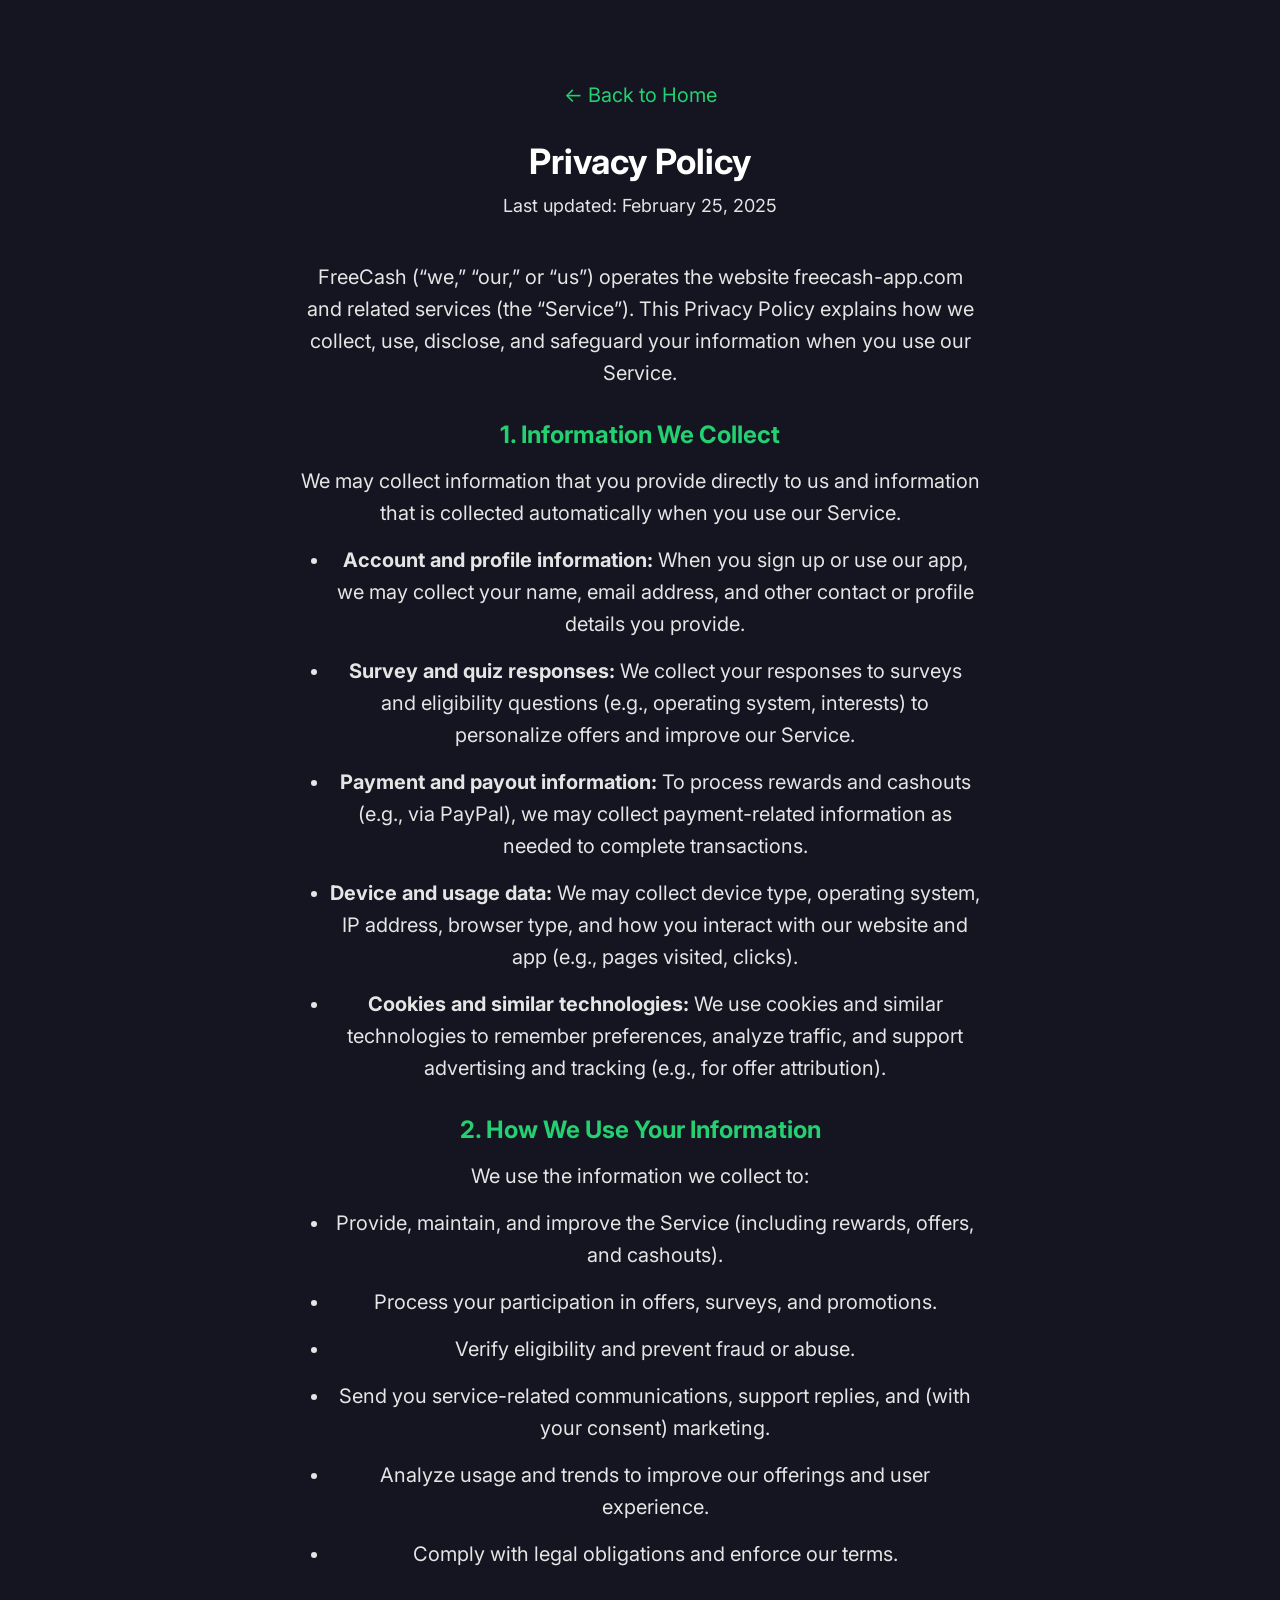
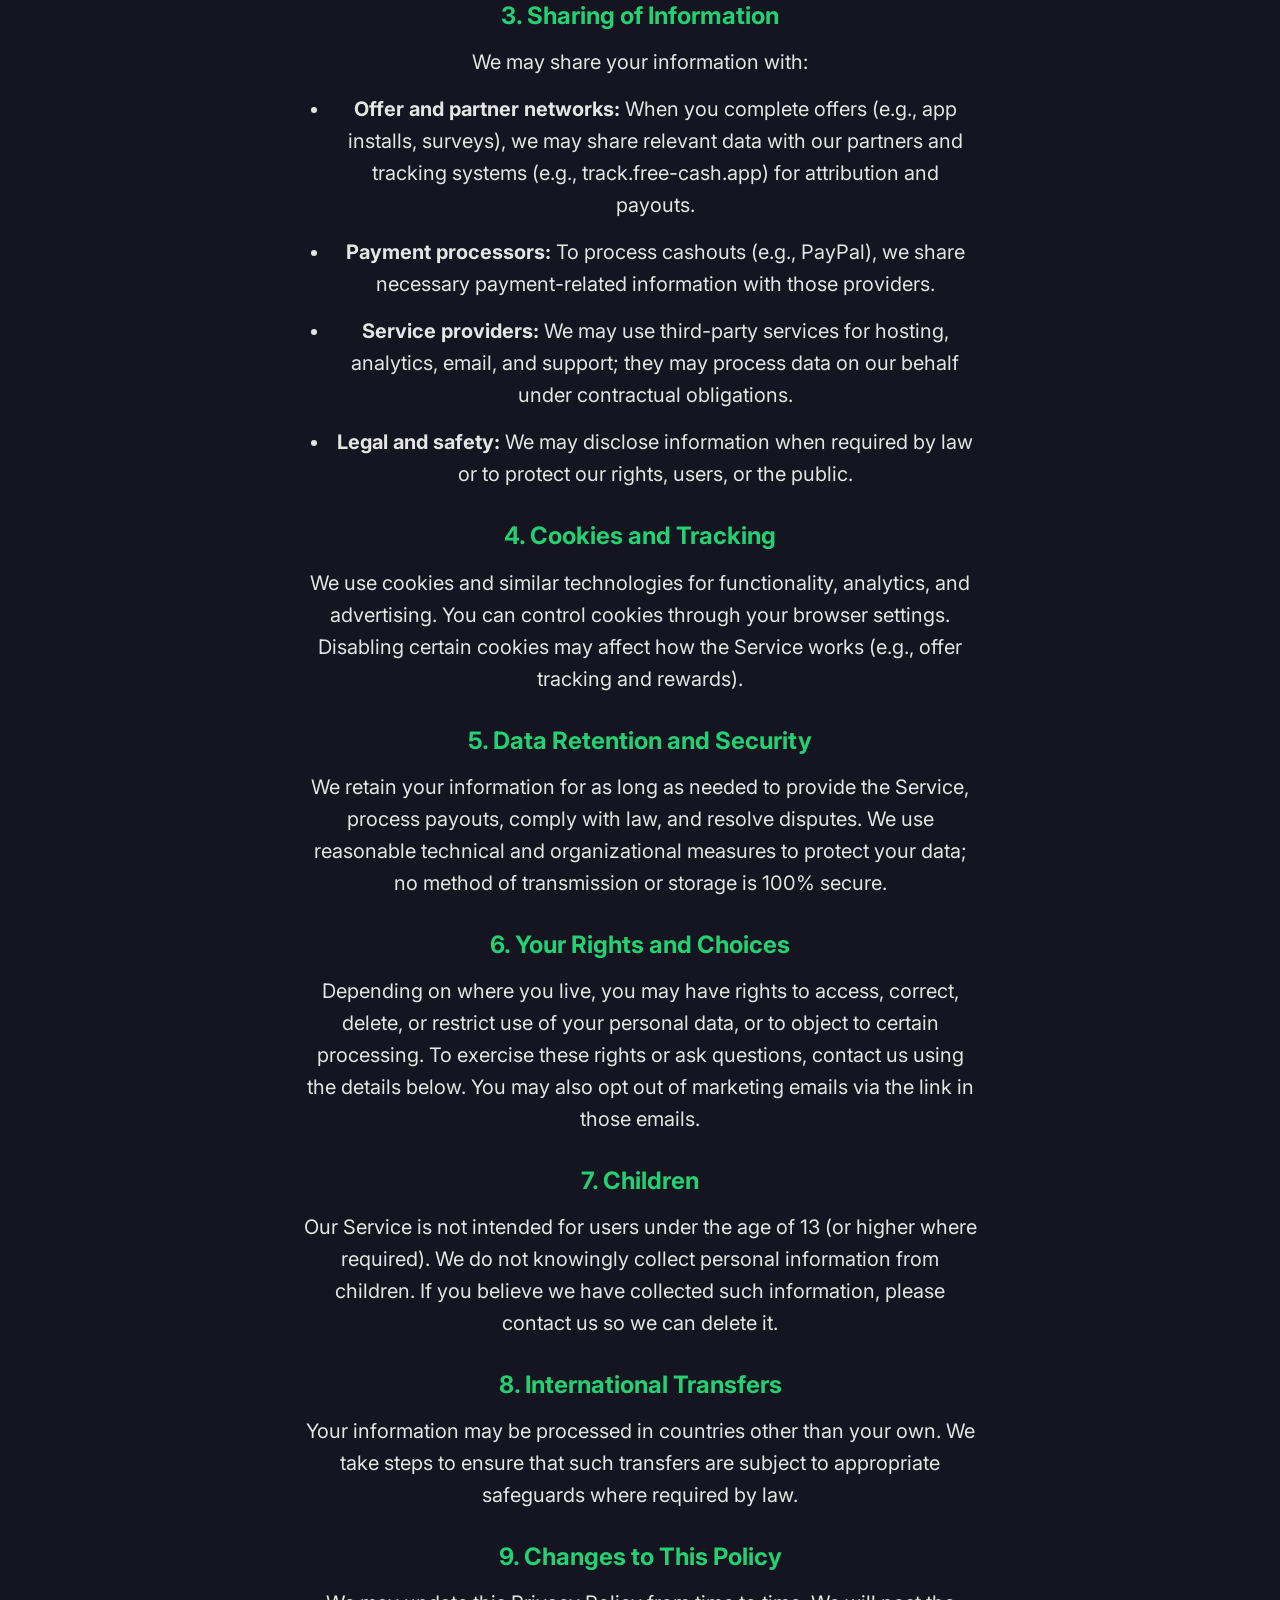
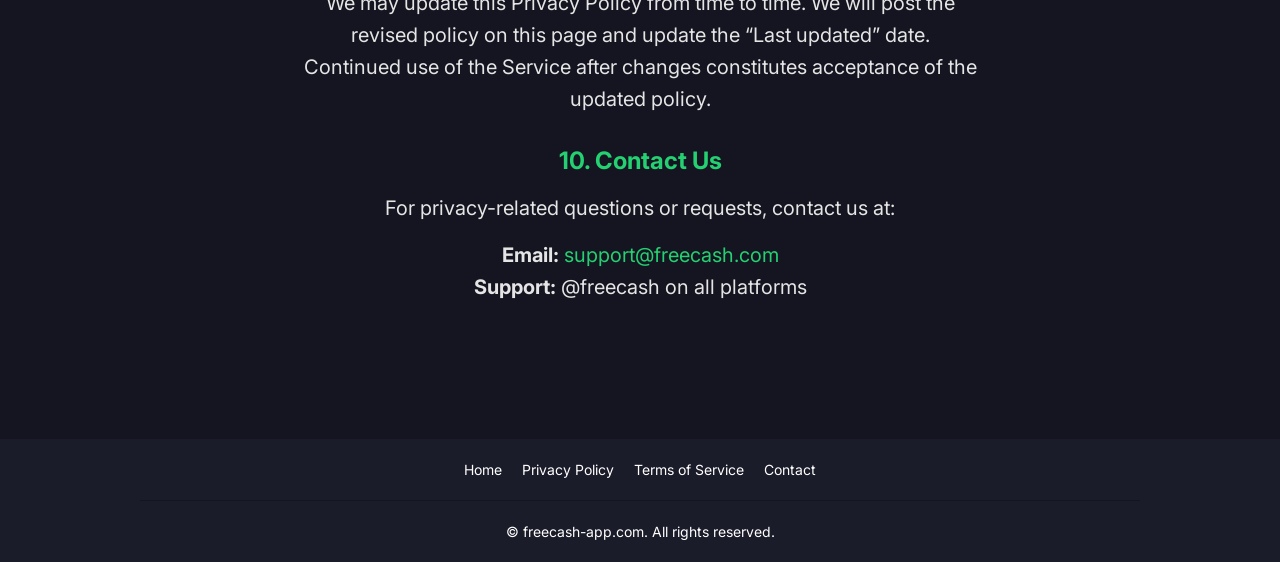
==== privacy-policy/index.html @ bebc03a9 "dsd" ====
<!DOCTYPE html>
<html lang="en">
<head>
    <meta charset="UTF-8">
    <meta name="viewport" content="width=device-width, initial-scale=1.0">
    <title>Privacy Policy – FreeCash App</title>
    <link rel="icon" href="../images/favicon.png">
    <link rel="preconnect" href="https://fonts.googleapis.com">
    <link rel="preconnect" href="https://fonts.gstatic.com" crossorigin>
    <link href="https://fonts.googleapis.com/css2?family=Inter:ital,opsz,wght@0,14..32,100..900;1,14..32,100..900&display=swap" rel="stylesheet">
    <link rel="stylesheet" href="../css/style.css">
    <style>
        .legal-page { max-width: 720px; margin: 0 auto; padding: 2rem 1rem; }
        .legal-page h1 { font-size: 1.75rem; margin-bottom: 0.5rem; }
        .legal-page .updated { color: var(--light); font-size: 0.9rem; margin-bottom: 2rem; }
        .legal-page h2 { font-size: 1.2rem; margin: 1.5rem 0 0.75rem; color: var(--primary); }
        .legal-page p, .legal-page li { color: var(--light); margin-bottom: 0.75rem; line-height: 1.6; }
        .legal-page ul { padding-left: 1.5rem; margin-bottom: 1rem; }
        .legal-page ul li { list-style: disc; }
        .legal-page a { color: var(--primary); text-decoration: none; }
        .legal-page a:hover { text-decoration: underline; }
        .back-link { display: inline-block; margin-bottom: 1.5rem; color: var(--primary); }
    </style>
</head>
<body>
    <div class="screen">
        <section class="center">
            <div class="wrapper">
                <div class="legal-page">
                    <a href="../" class="back-link">← Back to Home</a>
                    <h1>Privacy Policy</h1>
                    <p class="updated">Last updated: February 25, 2025</p>
                    <p>FreeCash (“we,” “our,” or “us”) operates the website freecash-app.com and related services (the “Service”). This Privacy Policy explains how we collect, use, disclose, and safeguard your information when you use our Service.</p>

                    <h2>1. Information We Collect</h2>
                    <p>We may collect information that you provide directly to us and information that is collected automatically when you use our Service.</p>
                    <ul>
                        <li><strong>Account and profile information:</strong> When you sign up or use our app, we may collect your name, email address, and other contact or profile details you provide.</li>
                        <li><strong>Survey and quiz responses:</strong> We collect your responses to surveys and eligibility questions (e.g., operating system, interests) to personalize offers and improve our Service.</li>
                        <li><strong>Payment and payout information:</strong> To process rewards and cashouts (e.g., via PayPal), we may collect payment-related information as needed to complete transactions.</li>
                        <li><strong>Device and usage data:</strong> We may collect device type, operating system, IP address, browser type, and how you interact with our website and app (e.g., pages visited, clicks).</li>
                        <li><strong>Cookies and similar technologies:</strong> We use cookies and similar technologies to remember preferences, analyze traffic, and support advertising and tracking (e.g., for offer attribution).</li>
                    </ul>

                    <h2>2. How We Use Your Information</h2>
                    <p>We use the information we collect to:</p>
                    <ul>
                        <li>Provide, maintain, and improve the Service (including rewards, offers, and cashouts).</li>
                        <li>Process your participation in offers, surveys, and promotions.</li>
                        <li>Verify eligibility and prevent fraud or abuse.</li>
                        <li>Send you service-related communications, support replies, and (with your consent) marketing.</li>
                        <li>Analyze usage and trends to improve our offerings and user experience.</li>
                        <li>Comply with legal obligations and enforce our terms.</li>
                    </ul>

                    <h2>3. Sharing of Information</h2>
                    <p>We may share your information with:</p>
                    <ul>
                        <li><strong>Offer and partner networks:</strong> When you complete offers (e.g., app installs, surveys), we may share relevant data with our partners and tracking systems (e.g., track.free-cash.app) for attribution and payouts.</li>
                        <li><strong>Payment processors:</strong> To process cashouts (e.g., PayPal), we share necessary payment-related information with those providers.</li>
                        <li><strong>Service providers:</strong> We may use third-party services for hosting, analytics, email, and support; they may process data on our behalf under contractual obligations.</li>
                        <li><strong>Legal and safety:</strong> We may disclose information when required by law or to protect our rights, users, or the public.</li>
                    </ul>

                    <h2>4. Cookies and Tracking</h2>
                    <p>We use cookies and similar technologies for functionality, analytics, and advertising. You can control cookies through your browser settings. Disabling certain cookies may affect how the Service works (e.g., offer tracking and rewards).</p>

                    <h2>5. Data Retention and Security</h2>
                    <p>We retain your information for as long as needed to provide the Service, process payouts, comply with law, and resolve disputes. We use reasonable technical and organizational measures to protect your data; no method of transmission or storage is 100% secure.</p>

                    <h2>6. Your Rights and Choices</h2>
                    <p>Depending on where you live, you may have rights to access, correct, delete, or restrict use of your personal data, or to object to certain processing. To exercise these rights or ask questions, contact us using the details below. You may also opt out of marketing emails via the link in those emails.</p>

                    <h2>7. Children</h2>
                    <p>Our Service is not intended for users under the age of 13 (or higher where required). We do not knowingly collect personal information from children. If you believe we have collected such information, please contact us so we can delete it.</p>

                    <h2>8. International Transfers</h2>
                    <p>Your information may be processed in countries other than your own. We take steps to ensure that such transfers are subject to appropriate safeguards where required by law.</p>

                    <h2>9. Changes to This Policy</h2>
                    <p>We may update this Privacy Policy from time to time. We will post the revised policy on this page and update the “Last updated” date. Continued use of the Service after changes constitutes acceptance of the updated policy.</p>

                    <h2>10. Contact Us</h2>
                    <p>For privacy-related questions or requests, contact us at:</p>
                    <p><strong>Email:</strong> <a href="mailto:support@freecash.com">support@freecash.com</a><br>
                    <strong>Support:</strong> @freecash on all platforms</p>
                </div>
            </div>
        </section>

        <footer class="center small mt-2">
            <div class="wrapper">
                <div class="footer-links">
                    <ul>
                        <li><a href="../">Home</a></li>
                        <li><a href="../privacy-policy/">Privacy Policy</a></li>
                        <li><a href="../terms-of-use/">Terms of Service</a></li>
                        <li><a href="../#contact" class="mailto">Contact</a></li>
                    </ul>
                </div>
            </div>
            <div class="wrapper">
                <div class="footer-bottom">
                    <p>© freecash-app.com. All rights reserved.</p>
                </div>
            </div>
        </footer>
    </div>
</body>
</html>
---- css/style.css ----
:root {
    --light: rgba(229, 229, 229, 1);

    --black: #010101;
    --white: rgb(255, 255, 255);

    --main-system: rgba(27, 28, 42, 1);
    --main: rgba(20, 21, 32, 1);

    --primary: rgba(36, 208, 113, 1);
    --primary_04:rgba(36, 208, 113, 0.4);
}
.screen {
    min-height: 100vh;
}
img {
    max-width: 100%;
}
* {
    outline: none !important;
}
html,body,div,span,applet,object,iframe,h1,h2,h3,h4,h5,h6,p,blockquote,pre,a,abbr,acronym,address,big,cite,code,del,dfn,em,img,ins,kbd,q,s,samp,small,strike,strong,sub,sup,tt,var,b,u,i,center,dl,dt,dd,ol,ul,li,fieldset,form,label,legend,table,caption,tbody,tfoot,thead,tr,th,td,article,aside,canvas,details,embed,figure,figcaption,footer,header,hgroup,menu,nav,output,ruby,section,summary,time,mark,audio,video {
    margin: 0;
    padding: 0;
    border: 0;
    font-size: 100%;
    font: inherit;
    vertical-align: baseline;
}
/* HTML5 display-role reset for older browsers */
article,aside,details,figcaption,figure,footer,header,hgroup,menu,nav,section {
    display: block;
}
body {
    line-height: 1;
    font-weight: 400;
}
ol,
ul {
    list-style: none;
}
blockquote,
q {
    quotes: none;
}
blockquote:before,
blockquote:after,
q:before,
q:after {
    content: "";
    content: none;
}
table {
    border-collapse: collapse;
    border-spacing: 0;
}
* {
    box-sizing: border-box;
}
section {
    padding: 40px 0;
}
html {
    font-size: 20px;
}
body {
    font-family: "Inter";
    font-size: inherit;
    line-height: 1.5;
    color: var(--white);
    background: var(--main);
    transition: all 0.3s linear;
}
/* body.quiz-active {
    background: var(--main);
} */
.mb-0_5 {
    margin-bottom: 0.5rem;
}
.mb-1 {
    margin-bottom: 1rem;
}
.mb-1_5 {
    margin-bottom: 1.5rem;
}
.mb-2 {
    margin-bottom: 2rem;
}
.mt-2 {
    margin-top: 2rem;
}
@media screen and (max-width: 767px) {
    .mob-mb-0_5 {
        margin-bottom: 0.5rem;
    }
    .mob-mb-1 {
        margin-bottom: 1rem;
    }
    .mob-mb-1_5 {
        margin-bottom: 1.5rem;
    }
    .mob-mb-2 {
        margin-bottom: 2rem;
    }
}
.brad-10 {
    border-radius: 10rem !important;
}
strong {
    font-weight: bold;
}
.semi-bold {
    font-weight: 500;
}
.rotate-infinite {
    animation: spin 1.2s linear infinite;
}
@keyframes spin {
    from {
        transform: rotate(0deg);
    }
    to {
        transform: rotate(360deg);
    }
}
.center {
    text-align: center;
}
.wrapper {
    width: 1000px;
    max-width: calc(100% - 2rem);
    margin-left: auto;
    margin-right: auto;
}
.wrapper-md-inner {
    width: 592px;
    max-width: 100%;
    margin-left: auto;
    margin-right: auto;
}
.wrapper-sm {
    width: 450px;
    max-width: calc(100% - 2rem);
    margin-left: auto;
    margin-right: auto;
}
.wrapper-sm-inner {
    width: 450px;
    max-width: 100%;
    margin-left: auto;
    margin-right: auto;
}
.small {
    font-size: 14px;
}
.block {
    padding: 1rem;
    border-radius: 1rem;
}
.block-lg {
    padding: 2rem 3rem;
    border-radius: 1rem;
}

.border-primary {
    border: 1px solid var(--primary);
}
.border-primary {
    border: 1px solid var(--primary);
}
.border-main {
    border: 1px solid var(--main);
}
.shadow-primary {
    box-shadow: 0px 4px 32px 0px rgba(236, 72, 116, 0.2);
}
p {
    padding-bottom: 0;
}
.btn {
    width: 100%;
    text-decoration: none;
    display: inline-flex !important;
    justify-content: center;
    align-items: center;
    background: var(--primary);
    color: var(--black);
    border-radius: 0.5rem;
    padding: 0.5rem 1rem;
    border: 0px solid #000;
    font-size: 18px;
    line-height: 1;
    min-height: 48px;
    font-weight: 600;
}
.btn img {
    margin-right: 0.5rem;
    display: block;
}
.btn-container {
    display: grid;
    grid-template-columns: 1fr;
    grid-gap: 1rem;
}
.step .tag {
    background: var(--main-system);
}
h1 {
    font-weight: 700;
    font-size: 64px;
    line-height: 120%;
}
h2 {
    font-weight: 700;
    font-size: 36px;
    line-height: 130%;
}
h3 {
    font-weight: 700;
    font-size: 32px;
    line-height: 130%;
}
h4 {
    font-weight: 700;
    font-size: 24px;
    line-height: 120%;
}
h5 {
    font-weight: 500;
    font-size: 22px;
}
.desk-only {
    display: initial;
}
.uppercase {
    text-transform: uppercase;
}
.light {
    color: var(--light);
}
.primary {
    color: var(--primary)
}
.primary {
    color: var(--primary)
}
.tag {
    display: inline-block;
    border-radius: 10rem;
    padding: 4px 10px;
}
.tag-lg {
    display: inline-block;
    border-radius: 10rem;
    padding: 8px 16px;
}
.tag-lg .arrow {
    font-size: calc(1em + 2px);
    display: inline-block;
    transform: translateY(-1px);
    margin-left: 4px;
    margin-right: 4px;
}
.btn-blink {
    overflow: hidden;
    position: relative;
}
.btn-blink:after {
    content: "";
    display: block;
    width: 1rem;
    height: 100%;
    background: rgba(255, 255, 255, 0.5);
    opacity: 0.5;
    position: absolute;
    left: -100%;
    top: 0;
    z-index: 1;
    transform: rotate(45deg) scale(2);
    animation: 3s linear 0s infinite normal animation-blink;
}
@keyframes animation-blink {
    0% {
        left: -100%;
    }
    100%,
    20% {
        left: 100%;
        margin-left: 5rem;
    }
}
@media screen and (max-width: 767px) {
    h1 {
        font-size: 32px;
    }
    h2 {
        font-size: 32px;
    }
    h3 {
        font-size: 24px;
    }
    h4 {
        font-size: 20px;
    }
    h5 {
        font-size: 18px;
    }
    html {
        font-size: 16px;
    }
    .desk-only {
        display: none;
    }
    .block-lg {
        padding: 1.5rem 1rem;
    }
}




/* timer */
.timer,
.timer-final {
    background: var(--main-system);
    padding-top: 0.5rem;
    padding-bottom: 0.5rem;
    font-size: 16px;
    border-bottom: 1px solid var(--main);
}
.timer img ,
.timer-final img {
    display: block;
    margin-right: 5px;
}
.timer .timer-clock,
.timer-final .tag  {
    width: 78px;
    display: inline-flex;
    justify-content: center;
    align-items: center;
    margin-left: 0.5rem;
    margin-right: 0.5rem;
    background: var(--main);
    min-height: 32;
    padding: 4px 16px;
}
.timer-final .tag  {
    padding: 4px 8px 4px 10px;
    width: auto;
    margin-right: 0;
}
.timer-final .tag .timer-clock {
    width: 46px;
    min-width: 46px;
}
.timer .wrapper-md-inner,
.timer-final .wrapper-md-inner {
    display: flex;
    justify-content: center;
    align-items: center;
}
.timer-final .wrapper {
    display: flex;
    justify-content: center;
    align-items: center;
}
.timer-final .wrapper-md-inner {
    display: inline-flex;
    padding: 4px 4px 4px 12px;
    width: fit-content;
}
.timer-final .tag {
    background: var(--primary);
}
@media screen and (max-width: 767px) {
    .timer-final {
        font-size: 12px;
    }
    .timer-final .tag .timer-clock {
        font-size: 16px;
    }
}

/* hero */
.hero .blocks {
    display: grid;
    grid-template-columns: 1fr 1fr 1fr;
    grid-gap: 1rem
}
.hero .blocks .block {
    background: var(--main-system);
    border: 1px solid var(--main-system)
}
.hero .block .icon {
    display: flex;
    justify-content: center;
    align-items: center;
    margin-bottom: 1rem;
}
.hero .block .icon img {
    display: block;
}
.hero .block h4 {
    margin-bottom: 0.5rem;
}
.hero .rating .trusted {
    display: flex;
    justify-content: center;
    align-items: center;
}
.hero .rating .trusted img {
    max-width: 240px;
    display: block;
}
.hero .rating .line {
    font-size: 15px;
}
.hero .rating .line span {
    font-size: 16px;
}
.hero .rating .verified {
    display: flex;
    justify-content: center;
    align-items: center;
    font-size: 16px;
}
.hero .rating .verified img {
    margin-right: 0.5rem;
    display: block;
}


@media screen and (max-width: 767px) {
    .hero .block {
        padding: 12px 6px;
    }
    .hero .block .icon {
        margin-bottom: 8px;
    }
    .hero .block .icon img {
        width: 34px;
        min-width: 34px;
    }
    .hero .block h4 {
        margin-bottom: 4px;
    }
    .hero .block p {
        font-size: 12px;
        font-weight: 300;
    }
    .hero .tag-lg {
        font-size: 12px;
        padding: 7px 12px;
    }
}



/* reviews */
.reviews {
    background: var(--main-system);
    /* overflow: hidden; */
}
/* .reviews .swiper {
    overflow: initial;
} */
.reviews .blocks {
    align-items: stretch; 
}
.reviews .block {
    flex-grow: 1;
    background: var(--main);
    height: auto !important;
    display: flex;
    flex-direction: column;
}
.reviews .author {
    display: flex;
    justify-content: flex-start;
    align-items: flex-start;
}
.reviews .info {
    font-size: 16px;
}
.reviews .ava {
    width: 48px;
    min-width: 48px;
    aspect-ratio: 1/1;
    margin-right: 1rem;
    background: var(--primary);
    display: flex;
    justify-content: center;
    align-items: center;
}
.reviews .ava p {
    line-height: 0;
    color: var(--white);
    font-weight: bold;
}
.reviews .info .name {
    margin-bottom: 6px;
}
.reviews .stats,
.reviews .starts,
.reviews .verified {
    display: flex;
    justify-content: flex-start;
    align-items: center;
}
.reviews .starts {
    gap: 2px;
}
.reviews img {
    display: block;
}
.reviews .starts {
    margin-right: 1rem;
}
.reviews .verified img {
    margin-right: 0.5rem;
}
.reviews .content {
    flex-grow: 1;
    display: flex;
    flex-direction: column;
}
.reviews .content > img {
    width: 24px;
}
.reviews .text {
    font-size: 18px;
}
.reviews .content > p {
    margin-top: auto;
}

.reviews .reviews-nav {
    display: flex;
    justify-content: flex-end;
    align-items: center;
    gap: 0.5rem;
}
.reviews .reviews-nav button {
    width: 32px;
    height: 32px;
    min-height: 32px;
    padding: 0;
    display: flex;
    justify-content: center;
    align-items: center;
}
.reviews .reviews-nav button.swiper-button-disabled {
    opacity: 0.5;
}
.reviews .reviews-nav button img {
    width: 16px;
    margin-right: 0;
}



@media screen and (max-width: 767px) {
    .reviews .blocks {
        display: grid;
        grid-template-columns: 1fr;
        grid-gap: 1rem;
    }
    .reviews .text {
        font-size: initial;
        min-height: initial;
    }
    .reviews .reviews-nav {
        display: none;
    }
}




/* contact */
.contact .blocks {
    display: grid;
    grid-template-columns: 1fr 1fr;
    grid-gap: 1rem
}
.contact .block {
    background: var(--main-system);
    border: 1px solid var(--main-system)
}
.contact .block p {
    font-size: 16px;
}
.contact .block p > a {
    text-decoration: none;
    color: inherit;
}
@media screen and (max-width: 767px) {
    .contact .blocks {
        grid-template-columns: 1fr;
    }
}

/* footer */
footer {
    padding: 1rem 0;
    background: var(--main-system);
    border-top: 1px solid var(--main);
}
.footer-links {
    padding-bottom: 1rem;
    margin-bottom: 1rem;
    border-bottom: 1px solid var(--main);
}
.footer-links ul {
    display: flex;
    justify-content: center;
    align-items: center;
}
.footer-links ul a {
    display: inline-block;
    color: var(--white) !important;
    text-decoration: none;
    padding: 0 10px;
}


/* quiz */
.survey {
    display: none;
}
.quiz-container {
    background: var(--main-system);
    box-shadow: 0px 4px 8px 0px rgba(0, 0, 0, 0.1);
}
.progress-legend {
    display: flex;
    justify-content: space-between;
    align-items: center;
}

.progress-line-container {
    display: flex;
    flex-direction: column;
    background: var(--main);
    height: 8px;
    border-radius: 1rem;
    overflow: hidden;
}
.progress-line {
    width: 8px;
    flex-grow: 1;
    background: var(--primary);
    border-radius: 1rem;
    transition: all 0.3s linear;
}
.survey .question:not(.question-1) {
    display: none;
}


/* final */
.final {
    display: none;
    padding-top: 1.5rem;
}
.final-hero {
    position: relative;
    overflow: hidden;
    box-shadow: 0px 4px 8px 0px rgba(0, 0, 0, 0.1);
    background: var(--main-system);
}
#confettiCanvas {
    position: absolute;
    top: 0;
    left: 0;
    width: 100%;
    height: 100%;
    pointer-events: none;
}
.final .final-timer {
    padding: 8px 8px 8px 16px;
    display: inline-flex;
    justify-content: center;
    align-items: center;
}
.final .final-timer .tag {
    padding: 6px 10px;
    display: inline-flex;
    justify-content: center;
    align-items: center;
    margin-left: 6px;
    width: 66px;
    background: var(--primary_04);
}
.final .final-timer img {
    width: 14px;
    display: block;
    margin-right: 3px;
}
.final .final-timer .timer-clock {
    line-height: 1;
}
.final .logo {
    margin-bottom: 1.5rem;
    display: flex;
    justify-content: center;
    align-items: center;
}
.final .logo img {
    /* margin-right: 1rem; */
    display: block;
    max-width: 252px;
}
.final .logo p {
    font-size: 24px;
    font-weight: bold;
}
.final .reward {
    background: var(--main);
    border: 1px solid var(--main)
}
.final .reward .ico-blocks {
    display: grid;
    grid-template-columns: 1fr;
    grid-gap: 1rem
}
.final .reward .ico-block {
    display: flex;
    justify-content: flex-start;
    align-items: center;
}
.final .reward .ico-block > div > p:first-child {
    font-size: 15px;
}
.final .reward .ico-block img {
    min-width: 40px;
    margin-right: 0.75rem;
}
.final .reward .ico-block .number {
    min-width: 32px;
    width: 32px;
    aspect-ratio: 1/1;
    border-radius: 1000px;
    background: var(--primary);
    color: var(--white);
    margin-right: 0.75rem;
    display: flex;
    justify-content: center;
    align-items: center;
    font-weight: 600;
    font-size: 16px;
    line-height: 150%;
}
.final .tip strong {
    display: block;
}
.final .tip strong {
    display: block;
}


@media screen and (max-width: 767px) {
    .final .final-timer {
        padding: 8px 8px 8px 12px;
        font-size: 12px;
    }
    .final .tip > *:not(:first-child) {
        font-size: 14px;
    }
    .final .logo img {
        max-width: 180px;
    }
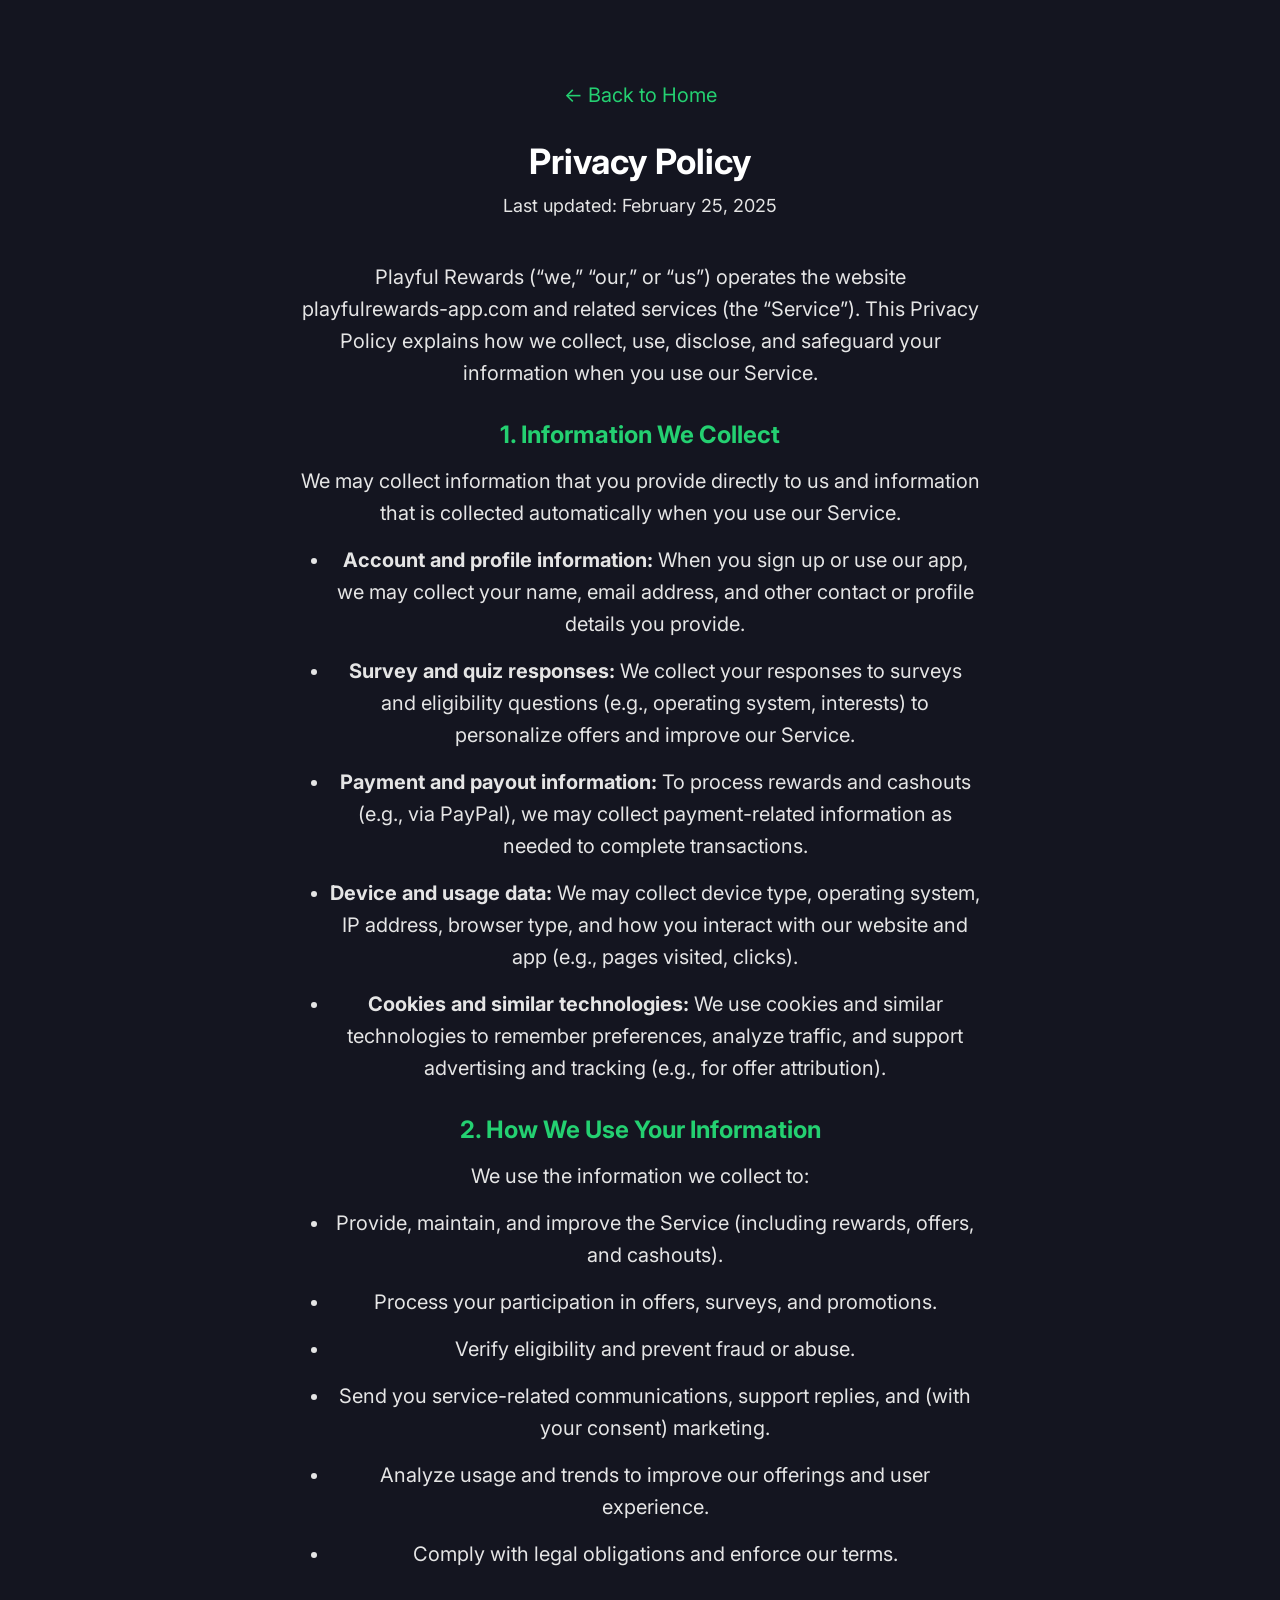
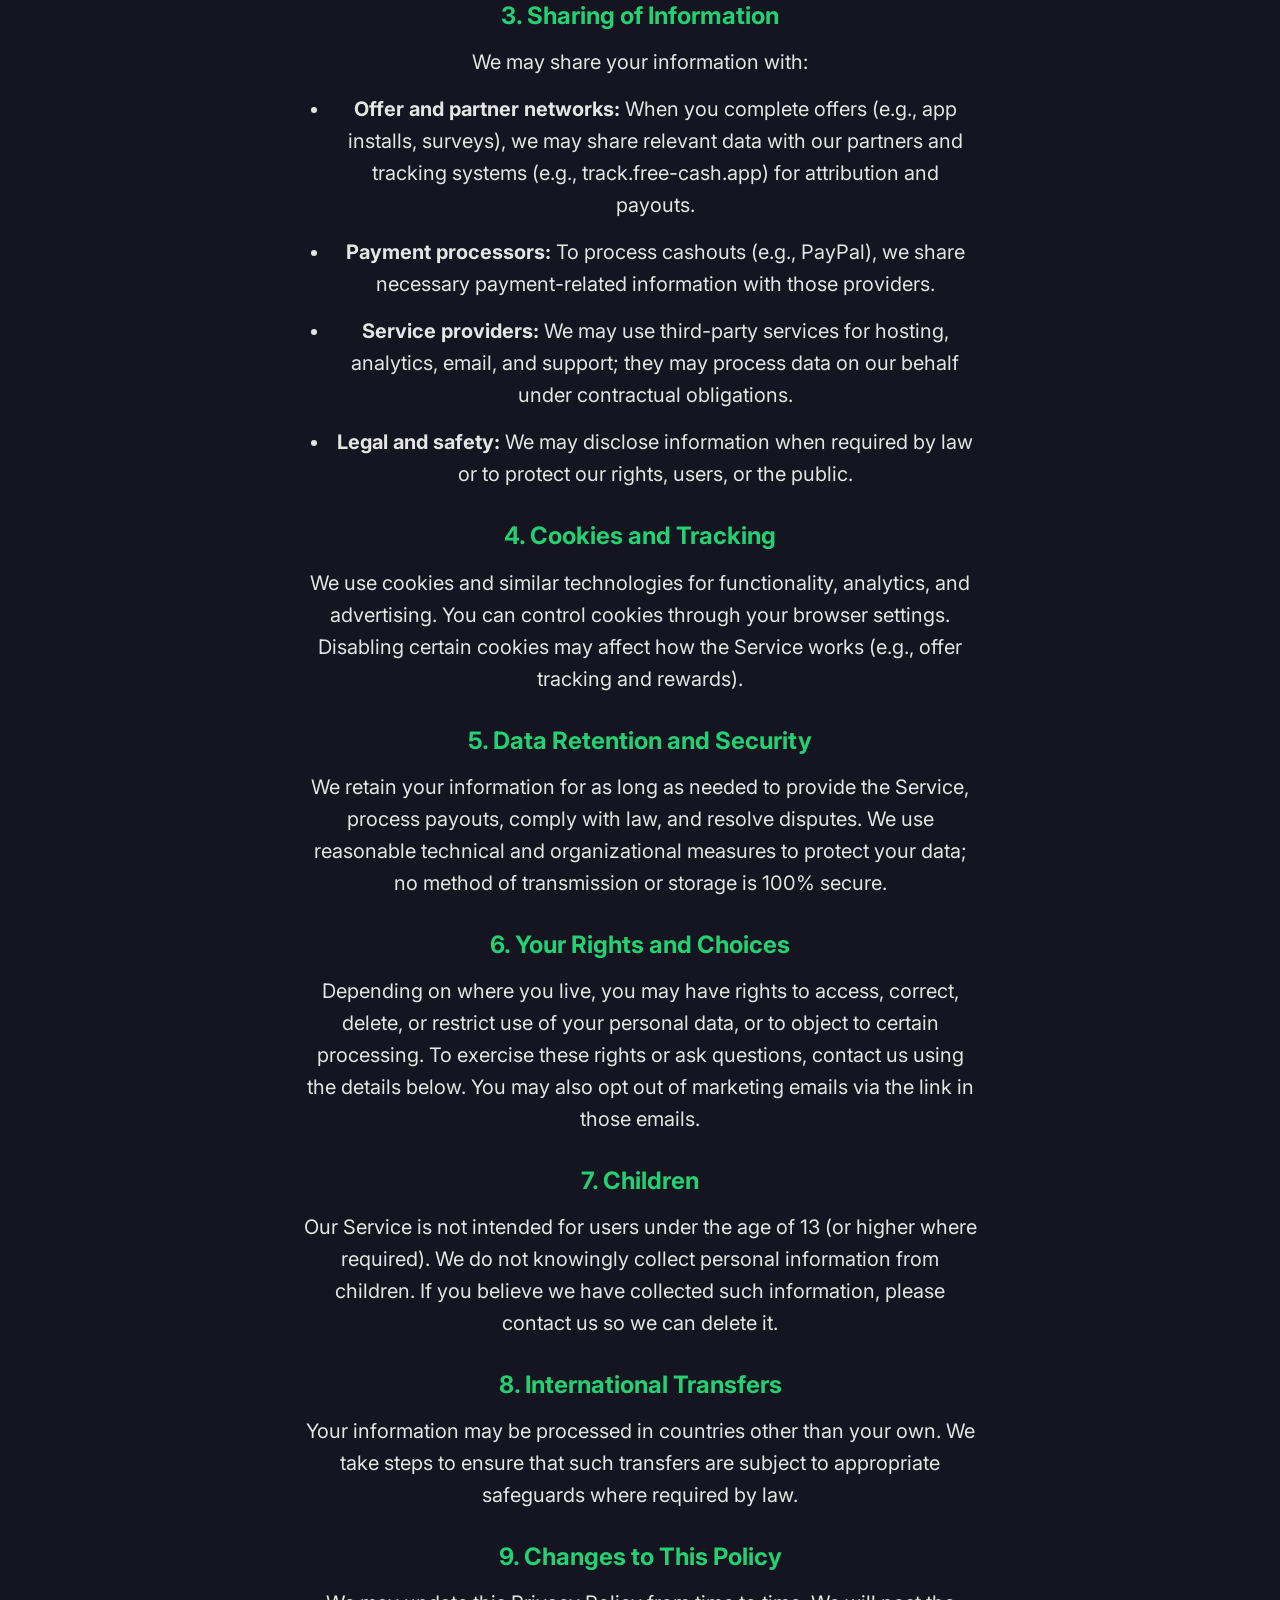
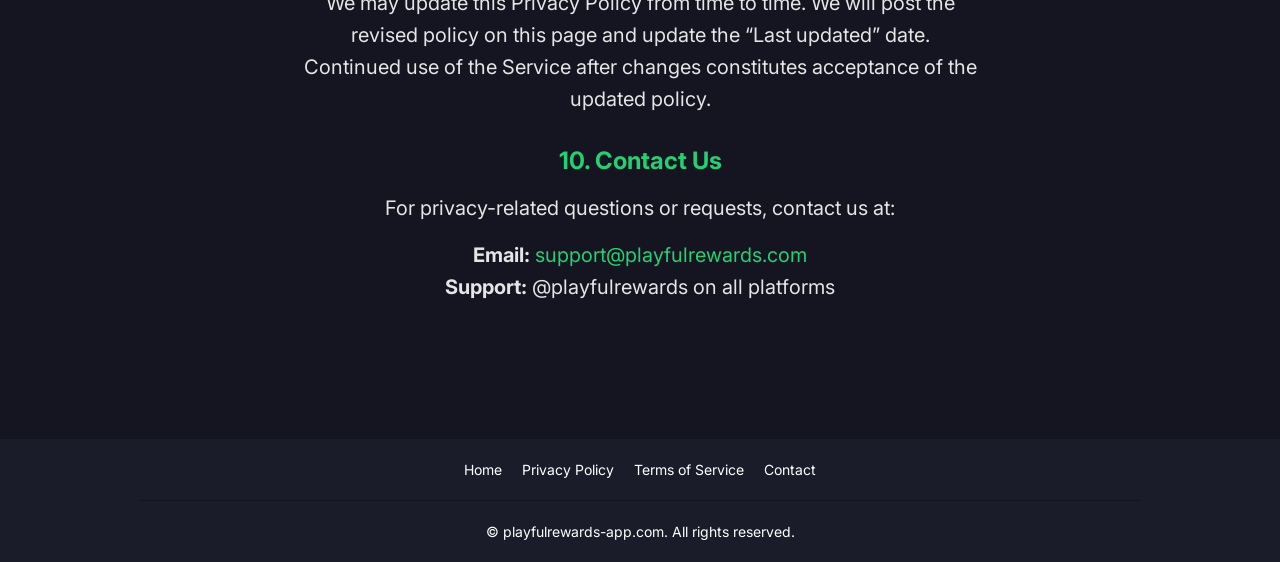
==== commit e507f38e: "ds" ====
--- a/privacy-policy/index.html
+++ b/privacy-policy/index.html
@@ -3,7 +3,7 @@
 <head>
     <meta charset="UTF-8">
     <meta name="viewport" content="width=device-width, initial-scale=1.0">
-    <title>Privacy Policy – FreeCash App</title>
+    <title>Privacy Policy – Playful Rewards App</title>
     <link rel="icon" href="../images/favicon.png">
     <link rel="preconnect" href="https://fonts.googleapis.com">
     <link rel="preconnect" href="https://fonts.gstatic.com" crossorigin>
@@ -30,7 +30,7 @@
                     <a href="../" class="back-link">← Back to Home</a>
                     <h1>Privacy Policy</h1>
                     <p class="updated">Last updated: February 25, 2025</p>
-                    <p>FreeCash (“we,” “our,” or “us”) operates the website freecash-app.com and related services (the “Service”). This Privacy Policy explains how we collect, use, disclose, and safeguard your information when you use our Service.</p>
+                    <p>Playful Rewards (“we,” “our,” or “us”) operates the website playfulrewards-app.com and related services (the “Service”). This Privacy Policy explains how we collect, use, disclose, and safeguard your information when you use our Service.</p>
 
                     <h2>1. Information We Collect</h2>
                     <p>We may collect information that you provide directly to us and information that is collected automatically when you use our Service.</p>
@@ -82,8 +82,8 @@
 
                     <h2>10. Contact Us</h2>
                     <p>For privacy-related questions or requests, contact us at:</p>
-                    <p><strong>Email:</strong> <a href="mailto:support@freecash.com">support@freecash.com</a><br>
-                    <strong>Support:</strong> @freecash on all platforms</p>
+                    <p><strong>Email:</strong> <a href="mailto:support@playfulrewards.com">support@playfulrewards.com</a><br>
+                    <strong>Support:</strong> @playfulrewards on all platforms</p>
                 </div>
             </div>
         </section>
@@ -101,7 +101,7 @@
             </div>
             <div class="wrapper">
                 <div class="footer-bottom">
-                    <p>© freecash-app.com. All rights reserved.</p>
+                    <p>© playfulrewards-app.com. All rights reserved.</p>
                 </div>
             </div>
         </footer>
--- a/css/style.css
+++ b/css/style.css
@@ -188,9 +188,9 @@
     border-radius: 0.5rem;
     padding: 0.5rem 1rem;
     border: 0px solid #000;
-    font-size: 18px;
+    font-size: 19.8px;
     line-height: 1;
-    min-height: 48px;
+    min-height: 53px;
     font-weight: 600;
 }
 .btn img {
@@ -289,6 +289,60 @@
         margin-left: 5rem;
     }
 }
+
+/* Shimmer effect for CTA button */
+.btn-shimmer {
+    position: relative;
+    overflow: hidden;
+}
+.btn-shimmer::before {
+    content: "";
+    position: absolute;
+    inset: 0;
+    background: linear-gradient(
+        105deg,
+        transparent 0%,
+        transparent 30%,
+        rgba(255, 255, 255, 0.6) 45%,
+        rgba(255, 255, 255, 0.7) 50%,
+        rgba(255, 255, 255, 0.6) 55%,
+        transparent 70%,
+        transparent 100%
+    );
+    background-size: 250% 100%;
+    animation: shimmer 5s ease-in-out infinite;
+    pointer-events: none;
+    z-index: 0;
+}
+@keyframes shimmer {
+    0% {
+        background-position: 250% 0;
+    }
+    100% {
+        background-position: -250% 0;
+    }
+}
+
+/* Bounce arrow (scroll hint) – bold chevron, visible on dark background */
+.arrow-bounce-wrap {
+    display: block;
+}
+.arrow-bounce {
+    display: inline-block;
+    color: var(--white);
+    font-size: 28px !important;
+    font-weight: 900;
+    -webkit-font-smoothing: antialiased;
+    animation: arrow-bounce 1.5s ease-in-out infinite;
+}
+@keyframes arrow-bounce {
+    0%, 100% {
+        transform: translateY(0);
+    }
+    50% {
+        transform: translateY(8px);
+    }
+}
 @media screen and (max-width: 767px) {
     h1 {
         font-size: 32px;
@@ -542,9 +596,9 @@
     gap: 0.5rem;
 }
 .reviews .reviews-nav button {
-    width: 32px;
-    height: 32px;
-    min-height: 32px;
+    width: 35px;
+    height: 35px;
+    min-height: 35px;
     padding: 0;
     display: flex;
     justify-content: center;
